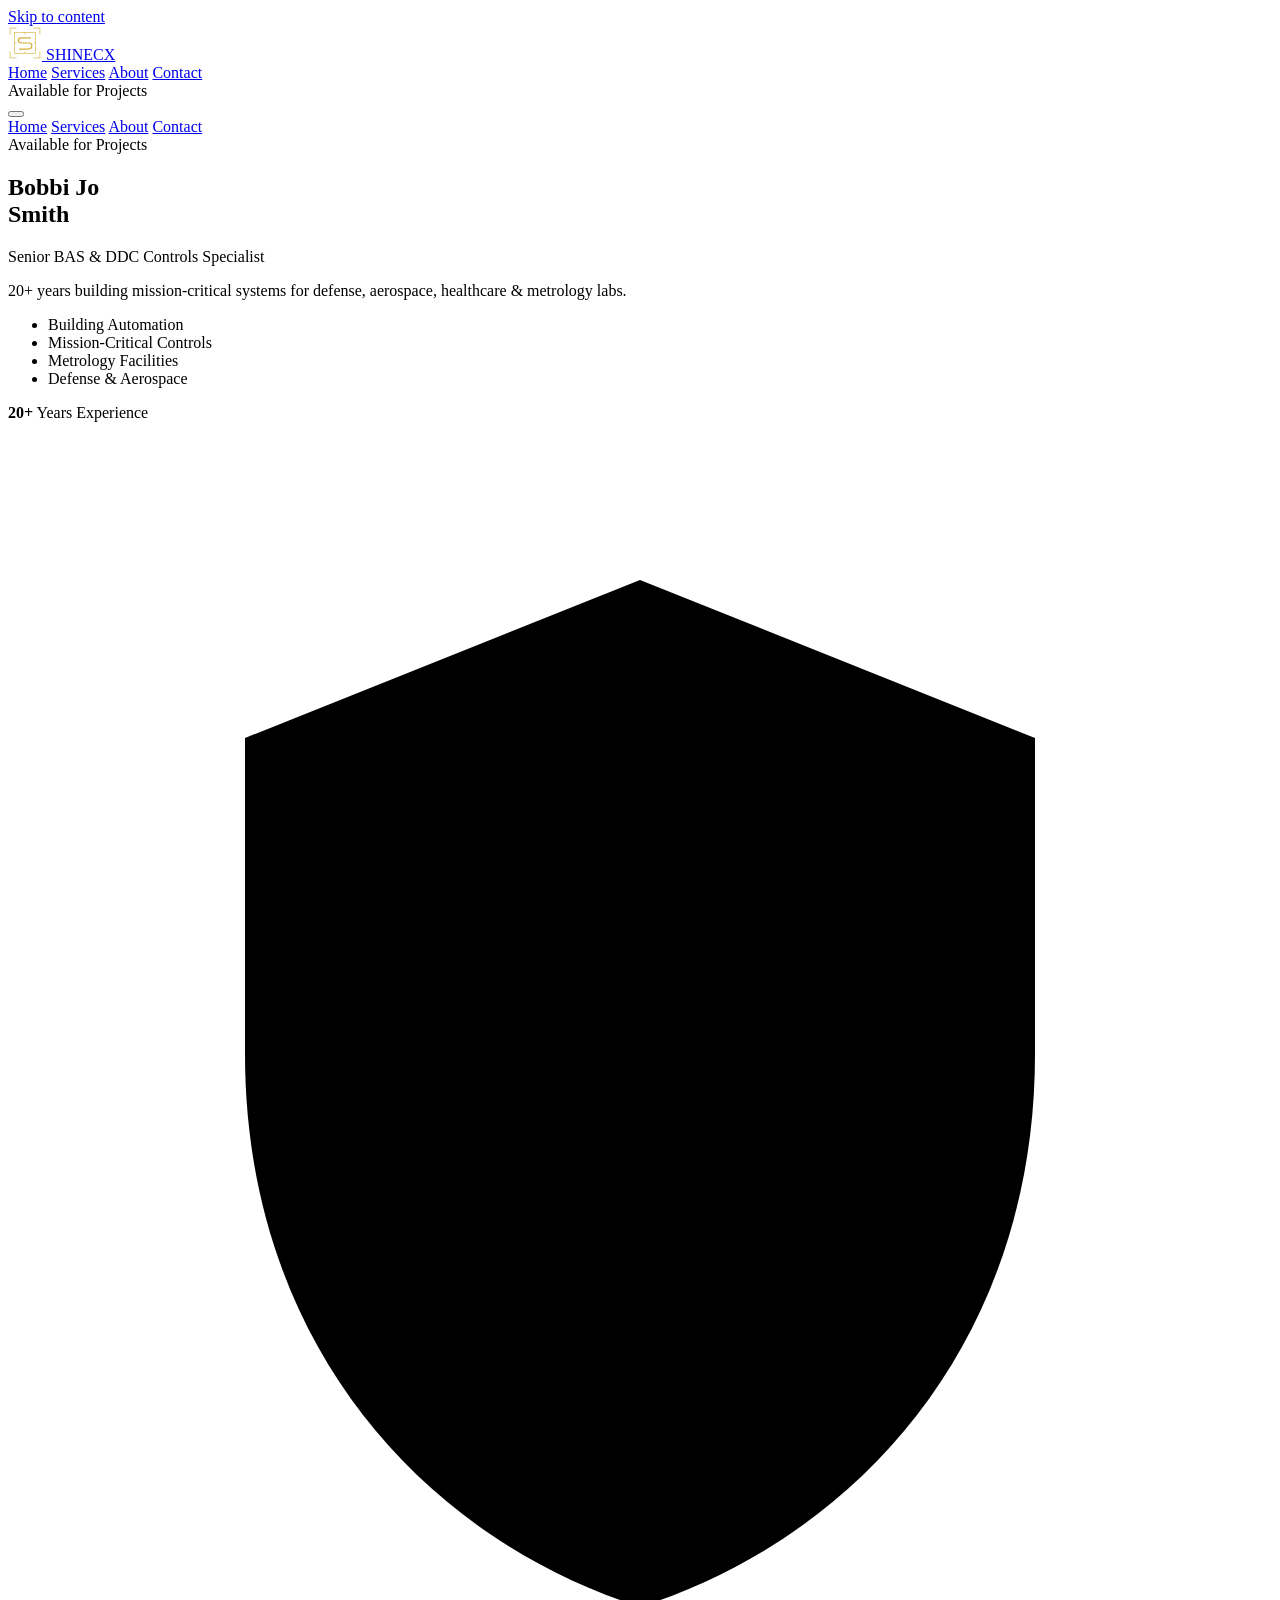
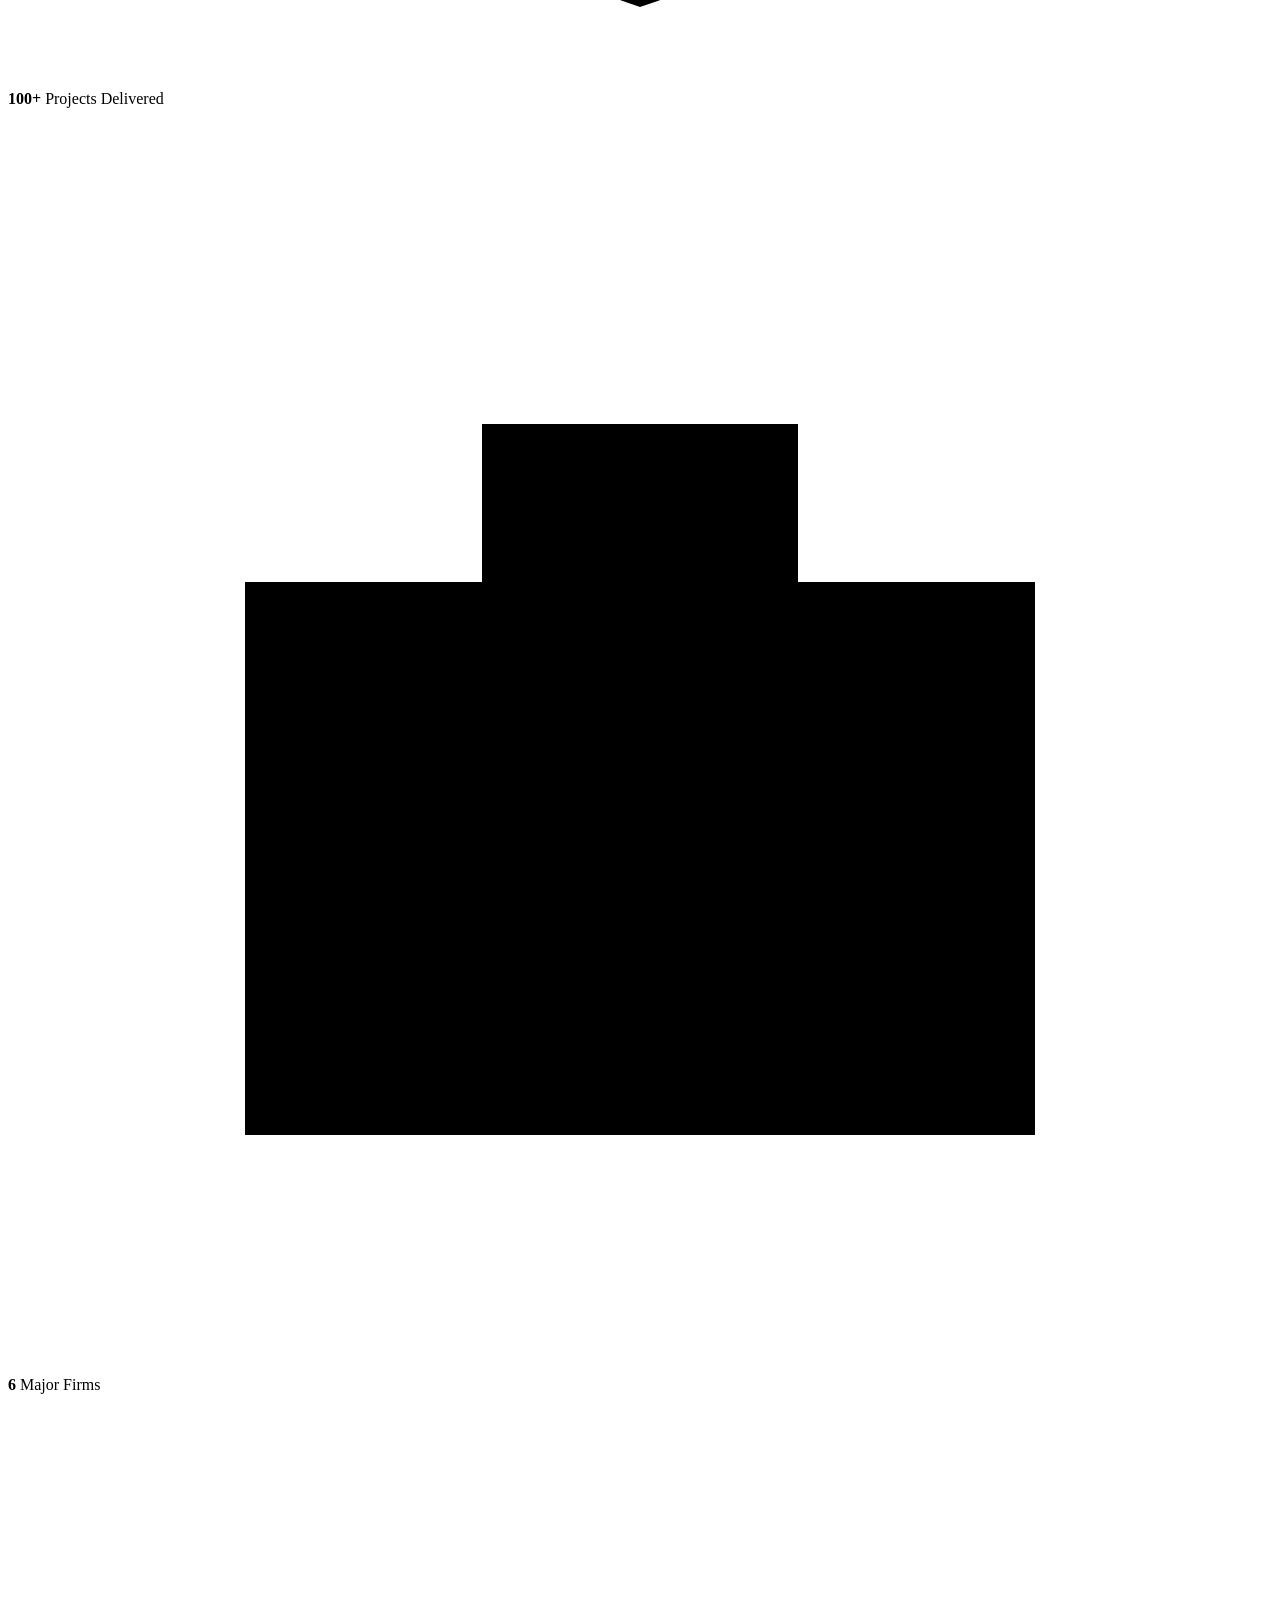
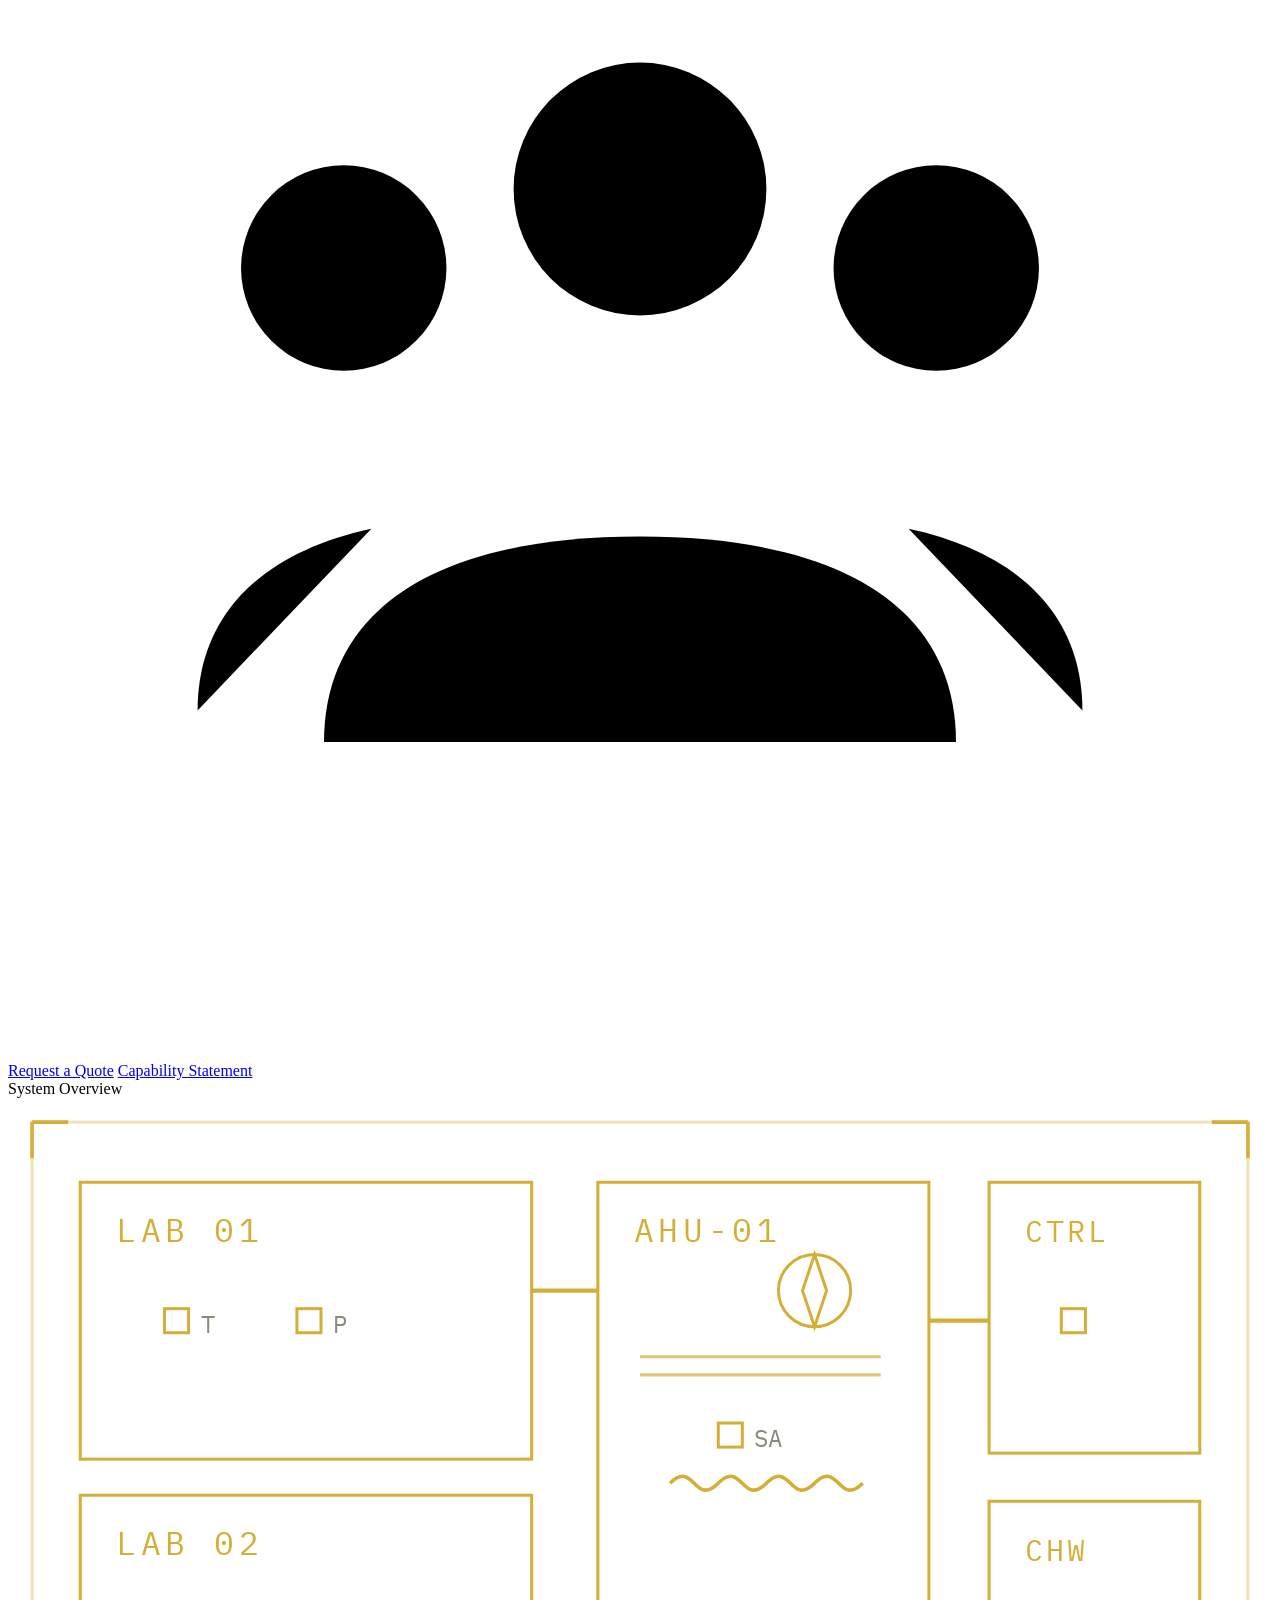
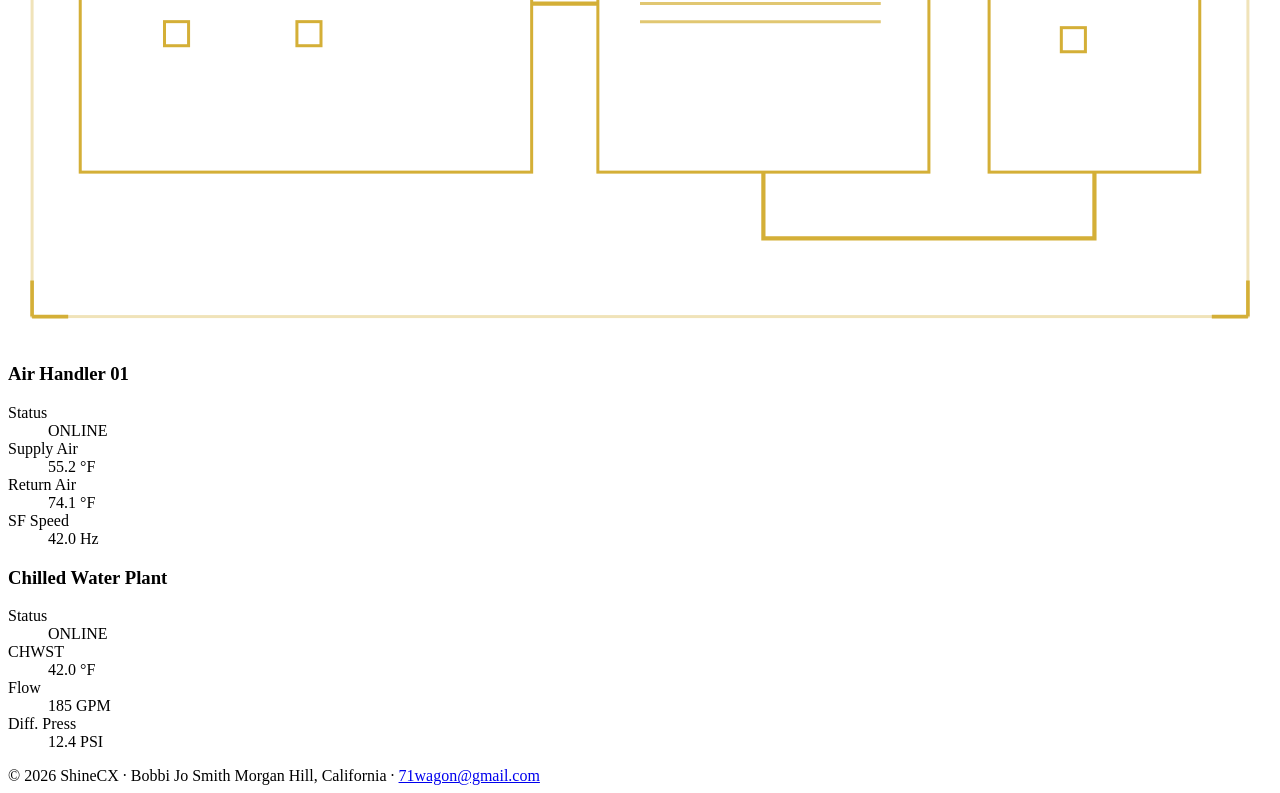
==== index.html @ 3b0bb78f "Add ShineCX demo pages: home, services, about, contact" ====
<!DOCTYPE html>
<html lang="en">
<head>
  <meta charset="utf-8">
  <meta name="viewport" content="width=device-width, initial-scale=1">
  <meta name="theme-color" content="#0a0a0a">
  <title>ShineCX — Bobbi Jo Smith | BAS &amp; DDC Controls</title>
  <meta name="description" content="ShineCX — Bobbi Jo Smith, Senior BAS &amp; DDC Controls Specialist. 20+ years building mission-critical systems for defense, aerospace, healthcare &amp; metrology labs. Morgan Hill, California.">
  <link rel="icon" href="assets/mark.svg" type="image/svg+xml">
  <link rel="preconnect" href="https://fonts.googleapis.com">
  <link rel="preconnect" href="https://fonts.gstatic.com" crossorigin>
  <link href="https://fonts.googleapis.com/css2?family=IBM+Plex+Mono:wght@400;500&family=Inter:wght@400;500;600&family=Syne:wght@700;800&display=swap" rel="stylesheet">
  <link rel="stylesheet" href="css/styles.css">
</head>
<body>
  <div class="grid-bg" aria-hidden="true"></div>
  <a class="skip" href="#main">Skip to content</a>

  <header class="site-header">
    <div class="wrap">
      <a class="brand" href="index.html">
        <img src="assets/mark.svg" width="34" height="34" alt="">
        <span class="wordmark">SHINECX</span>
      </a>
      <span class="header-spacer"></span>
      <nav class="nav-desktop" aria-label="Primary">
        <a href="index.html" aria-current="page">Home</a>
        <a href="services.html">Services</a>
        <a href="about.html">About</a>
        <a href="contact.html">Contact</a>
      </nav>
      <div class="avail" title="Available for projects">
        <span class="led" aria-hidden="true"></span>
        Available for Projects
      </div>
      <button class="nav-toggle" type="button" aria-expanded="false" aria-controls="mobile-nav" aria-label="Open menu">
        <span></span><span></span><span></span>
      </button>
    </div>
  </header>
  <nav id="mobile-nav" class="nav-panel" aria-label="Mobile">
    <a href="index.html" aria-current="page">Home</a>
    <a href="services.html">Services</a>
    <a href="about.html">About</a>
    <a href="contact.html">Contact</a>
    <div class="avail"><span class="led" aria-hidden="true"></span> Available for Projects</div>
  </nav>

  <main id="main">
    <section class="dashboard">
      <div class="wrap hero-grid">
        <div>
          <h1 class="hero-name">Bobbi Jo<br>Smith</h1>
          <div class="gold-rule" aria-hidden="true"></div>
          <p class="hero-role">Senior BAS &amp; DDC Controls Specialist</p>
          <p class="hero-lede">20+ years building mission-critical systems for defense, aerospace, healthcare &amp; metrology labs.</p>

          <ul class="chips">
            <li>Building Automation</li>
            <li>Mission-Critical Controls</li>
            <li>Metrology Facilities</li>
            <li>Defense &amp; Aerospace</li>
          </ul>

          <div class="stats">
            <article class="stat">
              <strong>20+</strong>
              <span>Years Experience</span>
              <svg viewBox="0 0 32 32" aria-hidden="true">
                <path d="M16 4L6 8v8c0 7.2 4.4 12.2 10 14 5.6-1.8 10-6.8 10-14V8L16 4z"/>
                <path d="M16 13.2l1.35 2.74 3.02.44-2.18 2.13.52 3.01L16 20.1l-2.71 1.42.52-3.01-2.18-2.13 3.02-.44L16 13.2z"/>
              </svg>
            </article>
            <article class="stat">
              <strong>100+</strong>
              <span>Projects Delivered</span>
              <svg viewBox="0 0 32 32" aria-hidden="true">
                <path d="M6 26V12h6V8h8v4h6v14H6z"/>
                <path d="M12 26v-6h8v6"/>
                <path d="M10 16h2M16 16h2M22 16h2M10 20h2M22 20h2"/>
              </svg>
            </article>
            <article class="stat">
              <strong>6</strong>
              <span>Major Firms</span>
              <svg viewBox="0 0 32 32" aria-hidden="true">
                <circle cx="16" cy="10" r="3.2"/>
                <circle cx="8.5" cy="12" r="2.6"/>
                <circle cx="23.5" cy="12" r="2.6"/>
                <path d="M8 24c0-3.2 2.6-5.2 8-5.2s8 2 8 5.2"/>
                <path d="M4.8 23.2c0-2.4 1.6-4 4.4-4.6"/>
                <path d="M27.2 23.2c0-2.4-1.6-4-4.4-4.6"/>
              </svg>
            </article>
          </div>

          <div class="cta-row">
            <a class="btn btn-gold" href="mailto:71wagon@gmail.com?subject=ShineCX%20project%20inquiry">Request a Quote</a>
            <a class="btn btn-ghost" href="mailto:71wagon@gmail.com?subject=Request%20Capability%20Statement">Capability Statement</a>
          </div>
        </div>

        <aside class="lab-panel" aria-label="Controls schematic">
          <div class="lab-scene" aria-hidden="true"></div>
          <div class="schematic-overlay">
            <div class="schematic-kicker">System Overview</div>
            <svg viewBox="0 0 420 280" xmlns="http://www.w3.org/2000/svg" role="img" aria-label="BAS one-line: laboratories, air handler, chilled water plant">
              <rect x="8" y="8" width="404" height="264" fill="none" stroke="#D4AF37" stroke-opacity="0.35" stroke-width="1"/>
              <path d="M8 8h12M8 8v12M412 8h-12M412 8v12M8 272h12M8 272v-12M412 272h-12M412 272v-12" stroke="#D4AF37" stroke-width="1.2" fill="none"/>
              <rect x="24" y="28" width="150" height="92" fill="none" stroke="#D4AF37" stroke-width="1"/>
              <rect x="24" y="132" width="150" height="92" fill="none" stroke="#D4AF37" stroke-width="1"/>
              <rect x="196" y="28" width="110" height="196" fill="none" stroke="#D4AF37" stroke-width="1"/>
              <rect x="326" y="28" width="70" height="90" fill="none" stroke="#D4AF37" stroke-width="1"/>
              <rect x="326" y="134" width="70" height="90" fill="none" stroke="#D4AF37" stroke-width="1"/>
              <text x="36" y="48" fill="#D4AF37" font-size="11" font-family="IBM Plex Mono, monospace" letter-spacing="1.5">LAB 01</text>
              <text x="36" y="152" fill="#D4AF37" font-size="11" font-family="IBM Plex Mono, monospace" letter-spacing="1.5">LAB 02</text>
              <text x="208" y="48" fill="#D4AF37" font-size="11" font-family="IBM Plex Mono, monospace" letter-spacing="1.5">AHU-01</text>
              <text x="338" y="48" fill="#D4AF37" font-size="10" font-family="IBM Plex Mono, monospace" letter-spacing="1">CTRL</text>
              <text x="338" y="154" fill="#D4AF37" font-size="10" font-family="IBM Plex Mono, monospace" letter-spacing="1">CHW</text>
              <path d="M174 64H196" stroke="#D4AF37" stroke-width="1.4"/>
              <path d="M174 168H196" stroke="#D4AF37" stroke-width="1.4"/>
              <path d="M306 74H326" stroke="#D4AF37" stroke-width="1.4"/>
              <path d="M251 224V246H361V224" stroke="#D4AF37" stroke-width="1.4" fill="none"/>
              <path d="M210 86H290M210 92H290" stroke="#D4AF37" stroke-opacity="0.7" stroke-width="1"/>
              <path d="M210 168H290M210 174H290" stroke="#D4AF37" stroke-opacity="0.7" stroke-width="1"/>
              <rect x="52" y="70" width="8" height="8" fill="none" stroke="#D4AF37"/>
              <rect x="96" y="70" width="8" height="8" fill="none" stroke="#D4AF37"/>
              <rect x="52" y="174" width="8" height="8" fill="none" stroke="#D4AF37"/>
              <rect x="96" y="174" width="8" height="8" fill="none" stroke="#D4AF37"/>
              <rect x="236" y="108" width="8" height="8" fill="none" stroke="#D4AF37"/>
              <rect x="350" y="70" width="8" height="8" fill="none" stroke="#D4AF37"/>
              <rect x="350" y="176" width="8" height="8" fill="none" stroke="#D4AF37"/>
              <text x="64" y="78" fill="#8c887c" font-size="8" font-family="IBM Plex Mono, monospace">T</text>
              <text x="108" y="78" fill="#8c887c" font-size="8" font-family="IBM Plex Mono, monospace">P</text>
              <text x="248" y="116" fill="#8c887c" font-size="8" font-family="IBM Plex Mono, monospace">SA</text>
              <path d="M220 128c8-8 8 8 16 0s8 8 16 0 8 8 16 0 8 8 16 0" fill="none" stroke="#D4AF37" stroke-width="1.2"/>
              <circle cx="268" cy="64" r="12" fill="none" stroke="#D4AF37"/>
              <path d="M268 52L272 64 268 76 264 64Z" fill="none" stroke="#D4AF37"/>
            </svg>
            <div class="data-cards">
              <div class="data-card">
                <h3>Air Handler 01</h3>
                <dl>
                  <dt>Status</dt><dd class="ok">ONLINE</dd>
                  <dt>Supply Air</dt><dd>55.2 °F</dd>
                  <dt>Return Air</dt><dd>74.1 °F</dd>
                  <dt>SF Speed</dt><dd>42.0 Hz</dd>
                </dl>
              </div>
              <div class="data-card">
                <h3>Chilled Water Plant</h3>
                <dl>
                  <dt>Status</dt><dd class="ok">ONLINE</dd>
                  <dt>CHWST</dt><dd>42.0 °F</dd>
                  <dt>Flow</dt><dd>185 GPM</dd>
                  <dt>Diff. Press</dt><dd>12.4 PSI</dd>
                </dl>
              </div>
            </div>
          </div>
        </aside>
      </div>
    </section>
  </main>

  <footer class="site-footer">
    <div class="wrap">
      <span>© 2026 ShineCX · Bobbi Jo Smith</span>
      <span>Morgan Hill, California · <a href="mailto:71wagon@gmail.com">71wagon@gmail.com</a></span>
    </div>
  </footer>
  <script src="js/main.js"></script>
</body>
</html>
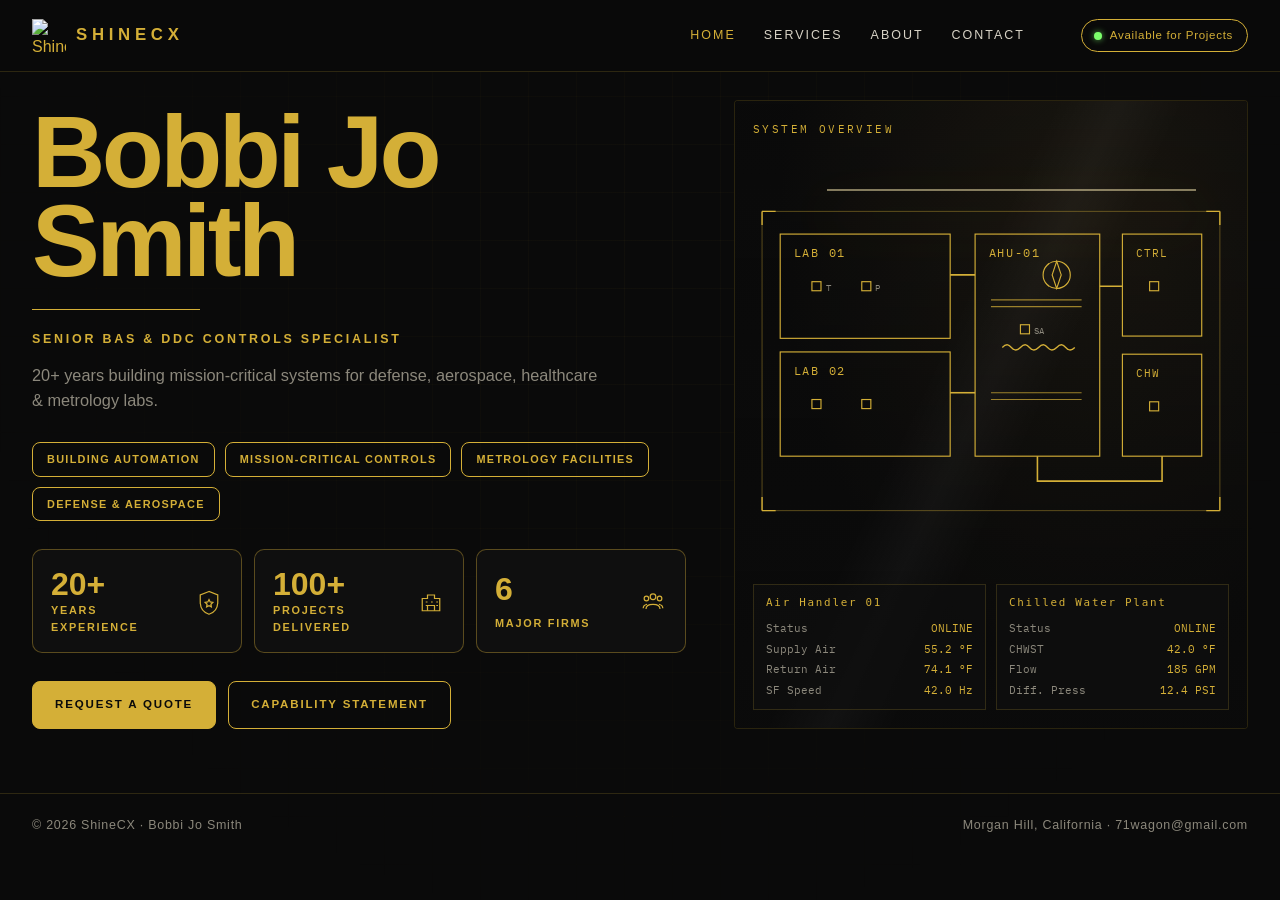
==== commit 9b2e7c12: "Restore original ShineCX logo on the demo" ====
--- a/index.html
+++ b/index.html
@@ -6,7 +6,7 @@
   <meta name="theme-color" content="#0a0a0a">
   <title>ShineCX — Bobbi Jo Smith | BAS &amp; DDC Controls</title>
   <meta name="description" content="ShineCX — Bobbi Jo Smith, Senior BAS &amp; DDC Controls Specialist. 20+ years building mission-critical systems for defense, aerospace, healthcare &amp; metrology labs. Morgan Hill, California.">
-  <link rel="icon" href="assets/mark.svg" type="image/svg+xml">
+  <link rel="icon" href="https://raw.githubusercontent.com/galgottago/Shinecx_web/main/artifacts/shine-mobile/assets/images/icon.png" type="image/png">
   <link rel="preconnect" href="https://fonts.googleapis.com">
   <link rel="preconnect" href="https://fonts.gstatic.com" crossorigin>
   <link href="https://fonts.googleapis.com/css2?family=IBM+Plex+Mono:wght@400;500&family=Inter:wght@400;500;600&family=Syne:wght@700;800&display=swap" rel="stylesheet">
@@ -15,11 +15,10 @@
 <body>
   <div class="grid-bg" aria-hidden="true"></div>
   <a class="skip" href="#main">Skip to content</a>
-
   <header class="site-header">
     <div class="wrap">
       <a class="brand" href="index.html">
-        <img src="assets/mark.svg" width="34" height="34" alt="">
+        <img src="https://raw.githubusercontent.com/galgottago/Shinecx_web/main/artifacts/shine-mobile/assets/images/icon.png" width="34" height="34" alt="ShineCX">
         <span class="wordmark">SHINECX</span>
       </a>
       <span class="header-spacer"></span>
@@ -45,7 +44,6 @@
     <a href="contact.html">Contact</a>
     <div class="avail"><span class="led" aria-hidden="true"></span> Available for Projects</div>
   </nav>
-
   <main id="main">
     <section class="dashboard">
       <div class="wrap hero-grid">
@@ -54,57 +52,39 @@
           <div class="gold-rule" aria-hidden="true"></div>
           <p class="hero-role">Senior BAS &amp; DDC Controls Specialist</p>
           <p class="hero-lede">20+ years building mission-critical systems for defense, aerospace, healthcare &amp; metrology labs.</p>
-
           <ul class="chips">
             <li>Building Automation</li>
             <li>Mission-Critical Controls</li>
             <li>Metrology Facilities</li>
             <li>Defense &amp; Aerospace</li>
           </ul>
-
           <div class="stats">
             <article class="stat">
               <strong>20+</strong>
               <span>Years Experience</span>
-              <svg viewBox="0 0 32 32" aria-hidden="true">
-                <path d="M16 4L6 8v8c0 7.2 4.4 12.2 10 14 5.6-1.8 10-6.8 10-14V8L16 4z"/>
-                <path d="M16 13.2l1.35 2.74 3.02.44-2.18 2.13.52 3.01L16 20.1l-2.71 1.42.52-3.01-2.18-2.13 3.02-.44L16 13.2z"/>
-              </svg>
+              <svg viewBox="0 0 32 32" aria-hidden="true"><path d="M16 4L6 8v8c0 7.2 4.4 12.2 10 14 5.6-1.8 10-6.8 10-14V8L16 4z"/><path d="M16 13.2l1.35 2.74 3.02.44-2.18 2.13.52 3.01L16 20.1l-2.71 1.42.52-3.01-2.18-2.13 3.02-.44L16 13.2z"/></svg>
             </article>
             <article class="stat">
               <strong>100+</strong>
               <span>Projects Delivered</span>
-              <svg viewBox="0 0 32 32" aria-hidden="true">
-                <path d="M6 26V12h6V8h8v4h6v14H6z"/>
-                <path d="M12 26v-6h8v6"/>
-                <path d="M10 16h2M16 16h2M22 16h2M10 20h2M22 20h2"/>
-              </svg>
+              <svg viewBox="0 0 32 32" aria-hidden="true"><path d="M6 26V12h6V8h8v4h6v14H6z"/><path d="M12 26v-6h8v6"/><path d="M10 16h2M16 16h2M22 16h2M10 20h2M22 20h2"/></svg>
             </article>
             <article class="stat">
               <strong>6</strong>
               <span>Major Firms</span>
-              <svg viewBox="0 0 32 32" aria-hidden="true">
-                <circle cx="16" cy="10" r="3.2"/>
-                <circle cx="8.5" cy="12" r="2.6"/>
-                <circle cx="23.5" cy="12" r="2.6"/>
-                <path d="M8 24c0-3.2 2.6-5.2 8-5.2s8 2 8 5.2"/>
-                <path d="M4.8 23.2c0-2.4 1.6-4 4.4-4.6"/>
-                <path d="M27.2 23.2c0-2.4-1.6-4-4.4-4.6"/>
-              </svg>
+              <svg viewBox="0 0 32 32" aria-hidden="true"><circle cx="16" cy="10" r="3.2"/><circle cx="8.5" cy="12" r="2.6"/><circle cx="23.5" cy="12" r="2.6"/><path d="M8 24c0-3.2 2.6-5.2 8-5.2s8 2 8 5.2"/><path d="M4.8 23.2c0-2.4 1.6-4 4.4-4.6"/><path d="M27.2 23.2c0-2.4-1.6-4-4.4-4.6"/></svg>
             </article>
           </div>
-
           <div class="cta-row">
             <a class="btn btn-gold" href="mailto:71wagon@gmail.com?subject=ShineCX%20project%20inquiry">Request a Quote</a>
             <a class="btn btn-ghost" href="mailto:71wagon@gmail.com?subject=Request%20Capability%20Statement">Capability Statement</a>
           </div>
         </div>
-
         <aside class="lab-panel" aria-label="Controls schematic">
           <div class="lab-scene" aria-hidden="true"></div>
           <div class="schematic-overlay">
             <div class="schematic-kicker">System Overview</div>
-            <svg viewBox="0 0 420 280" xmlns="http://www.w3.org/2000/svg" role="img" aria-label="BAS one-line: laboratories, air handler, chilled water plant">
+            <svg viewBox="0 0 420 280" xmlns="http://www.w3.org/2000/svg" role="img" aria-label="BAS one-line">
               <rect x="8" y="8" width="404" height="264" fill="none" stroke="#D4AF37" stroke-opacity="0.35" stroke-width="1"/>
               <path d="M8 8h12M8 8v12M412 8h-12M412 8v12M8 272h12M8 272v-12M412 272h-12M412 272v-12" stroke="#D4AF37" stroke-width="1.2" fill="none"/>
               <rect x="24" y="28" width="150" height="92" fill="none" stroke="#D4AF37" stroke-width="1"/>
@@ -162,7 +142,6 @@
       </div>
     </section>
   </main>
-
   <footer class="site-footer">
     <div class="wrap">
       <span>© 2026 ShineCX · Bobbi Jo Smith</span>
--- a/css/styles.css
+++ b/css/styles.css
@@ -0,0 +1,694 @@
+/* ShineCx-version — gold-on-black industrial console
+   Accent: champagne gold #D4AF37 only (plus the availability LED).
+   No rainbow, no Replit chrome, no generic shadcn kit. */
+
+:root {
+  --bg: #0a0a0a;
+  --bg-deep: #050505;
+  --card: #0f0f0f;
+  --gold: #D4AF37;
+  --gold-dim: rgba(212, 175, 55, 0.14);
+  --gold-line: rgba(212, 175, 55, 0.38);
+  --gold-faint: rgba(212, 175, 55, 0.18);
+  --text: #d8d3c6;
+  --muted: #8c887c;
+  --led: #7CFF6B;
+  --header-h: 72px;
+  --max: 1280px;
+  --font-display: "Syne", sans-serif;
+  --font-body: "Inter", sans-serif;
+  --font-mono: "IBM Plex Mono", ui-monospace, monospace;
+}
+
+*, *::before, *::after { box-sizing: border-box; }
+html { scroll-behavior: smooth; }
+html, body { margin: 0; padding: 0; }
+body {
+  font-family: var(--font-body);
+  background: var(--bg);
+  color: var(--text);
+  min-height: 100vh;
+  line-height: 1.55;
+  -webkit-font-smoothing: antialiased;
+}
+img { max-width: 100%; display: block; }
+a { color: var(--gold); text-decoration: none; }
+a:hover { text-decoration: underline; text-underline-offset: 3px; }
+button, input, select, textarea { font-family: inherit; color: inherit; }
+
+.skip {
+  position: absolute;
+  left: -999px;
+  top: 0;
+}
+.skip:focus {
+  left: 12px;
+  top: 12px;
+  z-index: 100;
+  background: var(--gold);
+  color: #0a0a0a;
+  padding: 8px 12px;
+}
+
+.grid-bg {
+  pointer-events: none;
+  position: fixed;
+  inset: 0;
+  z-index: 0;
+  background-image:
+    linear-gradient(rgba(212, 175, 55, 0.035) 1px, transparent 1px),
+    linear-gradient(90deg, rgba(212, 175, 55, 0.035) 1px, transparent 1px);
+  background-size: 48px 48px;
+  mask-image: radial-gradient(ellipse at 50% 30%, #000 0%, transparent 78%);
+}
+
+.wrap {
+  position: relative;
+  z-index: 1;
+  width: min(var(--max), calc(100% - 32px));
+  margin: 0 auto;
+}
+@media (min-width: 900px) {
+  .wrap { width: min(var(--max), calc(100% - 64px)); }
+}
+
+.site-header {
+  position: sticky;
+  top: 0;
+  z-index: 40;
+  height: var(--header-h);
+  background: rgba(10, 10, 10, 0.92);
+  border-bottom: 1px solid var(--gold-faint);
+  backdrop-filter: blur(8px);
+}
+.site-header .wrap {
+  height: 100%;
+  display: flex;
+  align-items: center;
+  gap: 20px;
+}
+.brand {
+  display: flex;
+  align-items: center;
+  gap: 10px;
+  text-decoration: none;
+  flex-shrink: 0;
+}
+.brand:hover { text-decoration: none; }
+.brand img { width: 34px; height: 34px; }
+.wordmark {
+  font-family: var(--font-display);
+  font-weight: 800;
+  font-size: 0.92rem;
+  letter-spacing: 0.22em;
+  color: var(--gold);
+  line-height: 1;
+}
+@media (min-width: 900px) {
+  .wordmark { font-size: 1.05rem; letter-spacing: 0.28em; }
+}
+.header-spacer { flex: 1; }
+
+.nav-desktop {
+  display: none;
+  align-items: center;
+  gap: 28px;
+}
+.nav-desktop a {
+  color: var(--text);
+  font-size: 0.78rem;
+  letter-spacing: 0.16em;
+  text-transform: uppercase;
+  font-weight: 500;
+  text-decoration: none;
+}
+.nav-desktop a:hover,
+.nav-desktop a[aria-current="page"] { color: var(--gold); }
+
+.avail {
+  display: inline-flex;
+  align-items: center;
+  gap: 8px;
+  border: 1px solid var(--gold);
+  color: var(--gold);
+  border-radius: 999px;
+  padding: 6px 10px 6px 9px;
+  font-size: 0.62rem;
+  letter-spacing: 0.06em;
+  font-weight: 500;
+  white-space: nowrap;
+}
+.avail .led {
+  width: 8px;
+  height: 8px;
+  border-radius: 50%;
+  background: var(--led);
+  box-shadow: 0 0 6px rgba(124, 255, 107, 0.7);
+  flex-shrink: 0;
+}
+
+.nav-toggle {
+  margin-left: 4px;
+  width: 42px;
+  height: 42px;
+  background: transparent;
+  border: 0;
+  padding: 10px;
+  display: flex;
+  flex-direction: column;
+  justify-content: center;
+  gap: 6px;
+  cursor: pointer;
+}
+.nav-toggle span {
+  display: block;
+  height: 1.5px;
+  width: 100%;
+  background: var(--gold);
+}
+
+.nav-panel {
+  display: none;
+  position: fixed;
+  inset: var(--header-h) 0 0 0;
+  background: var(--bg);
+  z-index: 39;
+  padding: 32px 24px;
+  border-top: 1px solid var(--gold-faint);
+}
+.nav-panel.open { display: block; }
+.nav-panel a {
+  display: block;
+  font-family: var(--font-display);
+  font-weight: 800;
+  font-size: 2rem;
+  color: var(--gold);
+  padding: 14px 0;
+  border-bottom: 1px solid var(--gold-faint);
+  text-decoration: none;
+  letter-spacing: 0.04em;
+}
+.nav-panel .avail { display: inline-flex; margin-top: 28px; }
+
+@media (max-width: 899px) {
+  .brand img { width: 28px; height: 28px; }
+  .wordmark { font-size: 0.8rem; letter-spacing: 0.16em; }
+  .site-header .wrap { gap: 8px; }
+  .site-header .avail {
+    font-size: 0.58rem;
+    padding: 5px 9px 5px 8px;
+    margin-left: auto;
+  }
+  .header-spacer { display: none; }
+}
+@media (min-width: 900px) {
+  .nav-desktop { display: flex; margin-left: auto; margin-right: 24px; }
+  .nav-toggle { display: none; }
+  .avail { font-size: 0.72rem; padding: 7px 14px 7px 12px; }
+  .header-spacer { display: none; }
+  .site-header .wrap { gap: 32px; }
+}
+
+.btn {
+  display: inline-flex;
+  align-items: center;
+  justify-content: center;
+  gap: 8px;
+  min-height: 48px;
+  padding: 0 22px;
+  border-radius: 8px;
+  font-size: 0.72rem;
+  font-weight: 600;
+  letter-spacing: 0.16em;
+  text-transform: uppercase;
+  text-decoration: none;
+  border: 1px solid var(--gold);
+  cursor: pointer;
+  transition: background 0.15s ease, color 0.15s ease;
+}
+.btn:hover { text-decoration: none; }
+.btn-gold { background: var(--gold); color: #0a0a0a; }
+.btn-gold:hover { background: #e3c258; }
+.btn-ghost { background: transparent; color: var(--gold); }
+.btn-ghost:hover { background: var(--gold-dim); }
+.cta-row {
+  display: flex;
+  flex-wrap: wrap;
+  gap: 12px;
+  margin-top: 28px;
+}
+
+.dashboard { padding: 28px 0 64px; }
+.hero-grid { display: grid; gap: 36px; }
+.hero-name {
+  font-family: var(--font-display);
+  font-weight: 800;
+  font-size: clamp(2.85rem, 9vw, 6.35rem);
+  line-height: 0.88;
+  color: var(--gold);
+  letter-spacing: -0.035em;
+  margin: 8px 0 0;
+}
+.gold-rule {
+  width: 140px;
+  height: 1px;
+  background: var(--gold);
+  margin: 22px 0 20px;
+}
+.hero-role {
+  margin: 0;
+  color: var(--gold);
+  font-size: 0.78rem;
+  font-weight: 600;
+  letter-spacing: 0.22em;
+  text-transform: uppercase;
+}
+.hero-lede {
+  margin: 14px 0 0;
+  color: var(--muted);
+  font-size: 1.02rem;
+  max-width: 36rem;
+}
+
+.chips {
+  display: flex;
+  flex-wrap: wrap;
+  gap: 10px;
+  list-style: none;
+  margin: 28px 0 0;
+  padding: 0;
+}
+.chips li {
+  border: 1px solid var(--gold);
+  color: var(--gold);
+  border-radius: 8px;
+  padding: 8px 14px;
+  font-size: 0.68rem;
+  font-weight: 600;
+  letter-spacing: 0.12em;
+  text-transform: uppercase;
+}
+
+.stats {
+  display: grid;
+  grid-template-columns: 1fr;
+  gap: 12px;
+  margin-top: 28px;
+}
+.stat {
+  background: var(--card);
+  border: 1px solid var(--gold-line);
+  border-radius: 10px;
+  padding: 18px 18px 16px;
+  display: grid;
+  grid-template-columns: 1fr auto;
+  grid-template-rows: auto auto;
+  gap: 2px 12px;
+  align-items: center;
+}
+.stat strong {
+  font-family: var(--font-display);
+  font-weight: 800;
+  font-size: 2rem;
+  color: var(--gold);
+  line-height: 1;
+  grid-column: 1;
+  grid-row: 1;
+}
+.stat span {
+  grid-column: 1;
+  grid-row: 2;
+  color: var(--gold);
+  font-size: 0.68rem;
+  letter-spacing: 0.16em;
+  text-transform: uppercase;
+  font-weight: 600;
+}
+.stat svg {
+  grid-column: 2;
+  grid-row: 1 / span 2;
+  width: 28px;
+  height: 28px;
+  stroke: var(--gold);
+  fill: none;
+  stroke-width: 1.4;
+}
+
+.lab-panel {
+  position: relative;
+  min-height: 420px;
+  background: var(--bg-deep);
+  border: 1px solid var(--gold-faint);
+  border-radius: 4px;
+  overflow: hidden;
+}
+.lab-scene {
+  position: absolute;
+  inset: 0;
+  background:
+    linear-gradient(180deg, rgba(10,10,10,0.15), rgba(10,10,10,0.55)),
+    radial-gradient(ellipse at 70% 18%, #1c1810 0%, #0a0a0a 62%);
+}
+.lab-scene::before {
+  content: "";
+  position: absolute;
+  left: 18%;
+  right: 10%;
+  top: 14%;
+  height: 2px;
+  background: #e6d7a2;
+  box-shadow: 0 24px 60px 12px rgba(212, 175, 55, 0.07);
+  opacity: 0.55;
+}
+.lab-scene::after {
+  content: "";
+  position: absolute;
+  inset: 0;
+  background: linear-gradient(115deg, transparent 40%, rgba(255,255,255,0.03) 48%, transparent 56%);
+}
+.schematic-overlay {
+  position: relative;
+  z-index: 1;
+  padding: 20px 18px 18px;
+  display: flex;
+  flex-direction: column;
+  gap: 12px;
+  min-height: 420px;
+}
+.schematic-kicker {
+  font-family: var(--font-mono);
+  font-size: 0.68rem;
+  letter-spacing: 0.22em;
+  color: var(--gold);
+  text-transform: uppercase;
+}
+.schematic-overlay svg { width: 100%; height: auto; flex: 1; }
+.data-cards { display: grid; grid-template-columns: 1fr; gap: 10px; }
+.data-card {
+  border: 1px solid var(--gold-faint);
+  background: rgba(15, 15, 15, 0.72);
+  padding: 10px 12px;
+}
+.data-card h3 {
+  margin: 0 0 8px;
+  font-family: var(--font-mono);
+  font-size: 0.68rem;
+  letter-spacing: 0.16em;
+  color: var(--gold);
+  font-weight: 500;
+}
+.data-card dl {
+  margin: 0;
+  display: grid;
+  grid-template-columns: 1fr auto;
+  gap: 4px 12px;
+  font-family: var(--font-mono);
+  font-size: 0.68rem;
+}
+.data-card dt { color: var(--muted); }
+.data-card dd { margin: 0; color: var(--gold); text-align: right; }
+.data-card .ok { color: var(--gold); }
+
+@media (min-width: 640px) {
+  .stats { grid-template-columns: repeat(3, 1fr); }
+  .data-cards { grid-template-columns: 1fr 1fr; }
+}
+@media (min-width: 1024px) {
+  .hero-grid {
+    grid-template-columns: 1.12fr 0.88fr;
+    gap: 48px;
+    align-items: stretch;
+  }
+  .lab-panel, .schematic-overlay { min-height: 100%; }
+  .gold-rule { width: 168px; }
+}
+
+.page { padding: 36px 0 80px; }
+.page-kicker {
+  font-size: 0.72rem;
+  letter-spacing: 0.28em;
+  text-transform: uppercase;
+  color: var(--gold);
+  margin: 0 0 10px;
+  font-weight: 600;
+}
+.page-title {
+  font-family: var(--font-display);
+  font-weight: 800;
+  font-size: clamp(2.2rem, 5vw, 3.6rem);
+  color: var(--gold);
+  letter-spacing: -0.03em;
+  line-height: 0.95;
+  margin: 0;
+}
+.page-lede { color: var(--muted); max-width: 40rem; margin: 14px 0 0; }
+
+.service-grid { display: grid; gap: 16px; margin-top: 36px; }
+.service-card {
+  background: var(--card);
+  border: 1px solid var(--gold-faint);
+  padding: 24px 22px 22px;
+  position: relative;
+}
+.service-card::before,
+.service-card::after {
+  content: "";
+  position: absolute;
+  width: 10px;
+  height: 10px;
+  border-color: var(--gold);
+  border-style: solid;
+}
+.service-card::before { top: -1px; left: -1px; border-width: 1px 0 0 1px; }
+.service-card::after { bottom: -1px; right: -1px; border-width: 0 1px 1px 0; }
+.service-card svg {
+  width: 32px;
+  height: 32px;
+  stroke: var(--gold);
+  fill: none;
+  stroke-width: 1.35;
+  margin-bottom: 16px;
+}
+.service-card h2 {
+  font-family: var(--font-display);
+  font-weight: 800;
+  font-size: 1.35rem;
+  color: var(--gold);
+  margin: 0 0 8px;
+}
+.service-card p { margin: 0 0 14px; color: var(--muted); font-size: 0.95rem; }
+.tags {
+  display: flex;
+  flex-wrap: wrap;
+  gap: 8px;
+  list-style: none;
+  margin: 0;
+  padding: 0;
+}
+.tags li {
+  font-size: 0.65rem;
+  letter-spacing: 0.12em;
+  text-transform: uppercase;
+  color: var(--gold);
+  border: 1px solid var(--gold-line);
+  padding: 4px 8px;
+}
+@media (min-width: 800px) {
+  .service-grid { grid-template-columns: 1fr 1fr; }
+}
+
+.about-grid {
+  display: grid;
+  gap: 32px;
+  margin-top: 36px;
+  align-items: start;
+}
+.portrait {
+  position: relative;
+  background: var(--card);
+  border: 1px solid var(--gold-line);
+  padding: 10px;
+}
+.portrait::before {
+  content: "";
+  position: absolute;
+  top: 4px; left: 4px; right: 4px; bottom: 4px;
+  border: 1px solid var(--gold-faint);
+  pointer-events: none;
+}
+.portrait img {
+  width: 100%;
+  aspect-ratio: 4 / 5;
+  object-fit: cover;
+  object-position: 50% 18%;
+  filter: grayscale(0.18) contrast(1.04);
+}
+.portrait figcaption {
+  font-family: var(--font-mono);
+  font-size: 0.68rem;
+  letter-spacing: 0.16em;
+  color: var(--gold);
+  padding: 10px 4px 4px;
+  text-transform: uppercase;
+}
+.bio h2 {
+  font-family: var(--font-display);
+  font-weight: 800;
+  color: var(--gold);
+  font-size: 1.5rem;
+  margin: 0 0 12px;
+}
+.bio p { color: var(--text); margin: 0 0 12px; }
+.bio p:last-child { margin-bottom: 0; color: var(--muted); }
+
+.section-block { margin-top: 56px; }
+.section-block h2 {
+  font-family: var(--font-display);
+  font-weight: 800;
+  color: var(--gold);
+  font-size: 1.6rem;
+  margin: 0 0 8px;
+}
+
+.timeline {
+  list-style: none;
+  margin: 24px 0 0;
+  padding: 0;
+  border-left: 1px solid var(--gold-line);
+}
+.timeline li { position: relative; padding: 0 0 28px 24px; }
+.timeline li:last-child { padding-bottom: 0; }
+.timeline li::before {
+  content: "";
+  position: absolute;
+  left: -5px;
+  top: 6px;
+  width: 9px;
+  height: 9px;
+  background: var(--bg);
+  border: 1px solid var(--gold);
+}
+.timeline strong {
+  display: block;
+  color: var(--gold);
+  font-family: var(--font-display);
+  font-weight: 800;
+  font-size: 1.15rem;
+}
+.timeline em {
+  font-style: normal;
+  color: var(--text);
+  font-size: 0.92rem;
+}
+
+.sector-grid {
+  display: grid;
+  grid-template-columns: 1fr 1fr;
+  gap: 10px;
+  margin-top: 20px;
+}
+.sector {
+  border: 1px solid var(--gold-faint);
+  background: var(--card);
+  padding: 18px 16px;
+  color: var(--gold);
+  font-size: 0.78rem;
+  letter-spacing: 0.14em;
+  text-transform: uppercase;
+  font-weight: 600;
+}
+@media (min-width: 800px) {
+  .about-grid { grid-template-columns: 0.82fr 1.18fr; gap: 48px; }
+  .sector-grid { grid-template-columns: repeat(3, 1fr); }
+}
+
+.contact-grid { display: grid; gap: 32px; margin-top: 36px; }
+.panel {
+  background: var(--card);
+  border: 1px solid var(--gold-faint);
+  padding: 24px;
+}
+.panel h2 {
+  font-family: var(--font-display);
+  font-weight: 800;
+  color: var(--gold);
+  margin: 0 0 8px;
+  font-size: 1.35rem;
+}
+.panel p { color: var(--muted); margin: 0 0 16px; }
+.meta-list { list-style: none; margin: 0; padding: 0; }
+.meta-list li {
+  display: flex;
+  flex-direction: column;
+  gap: 4px;
+  padding: 12px 0;
+  border-top: 1px solid var(--gold-faint);
+  font-size: 0.92rem;
+}
+.meta-list span {
+  font-size: 0.68rem;
+  letter-spacing: 0.18em;
+  text-transform: uppercase;
+  color: var(--gold);
+}
+.form-grid { display: grid; gap: 14px; }
+.form-grid label {
+  display: grid;
+  gap: 6px;
+  font-size: 0.68rem;
+  letter-spacing: 0.16em;
+  text-transform: uppercase;
+  color: var(--gold);
+  font-weight: 600;
+}
+.form-grid input,
+.form-grid select,
+.form-grid textarea {
+  background: var(--bg);
+  border: 1px solid var(--gold-line);
+  border-radius: 0;
+  padding: 12px 12px;
+  font-size: 0.95rem;
+  color: var(--text);
+  letter-spacing: 0;
+  text-transform: none;
+  font-weight: 400;
+}
+.form-grid input:focus,
+.form-grid select:focus,
+.form-grid textarea:focus {
+  outline: none;
+  border-color: var(--gold);
+}
+.form-grid textarea { min-height: 140px; resize: vertical; }
+.form-note { font-size: 0.8rem; color: var(--muted); margin: 8px 0 0; }
+@media (min-width: 860px) {
+  .contact-grid { grid-template-columns: 0.9fr 1.1fr; align-items: start; }
+}
+
+.site-footer {
+  border-top: 1px solid var(--gold-faint);
+  padding: 22px 0 32px;
+  position: relative;
+  z-index: 1;
+}
+.site-footer .wrap {
+  display: flex;
+  flex-wrap: wrap;
+  gap: 8px 24px;
+  justify-content: space-between;
+  color: var(--muted);
+  font-size: 0.78rem;
+  letter-spacing: 0.06em;
+}
+.site-footer a { color: var(--muted); }
+.site-footer a:hover { color: var(--gold); }
+
+:focus-visible {
+  outline: 1px solid var(--gold);
+  outline-offset: 3px;
+}
+@media (prefers-reduced-motion: reduce) {
+  html { scroll-behavior: auto; }
+  * { transition: none !important; }
+}
